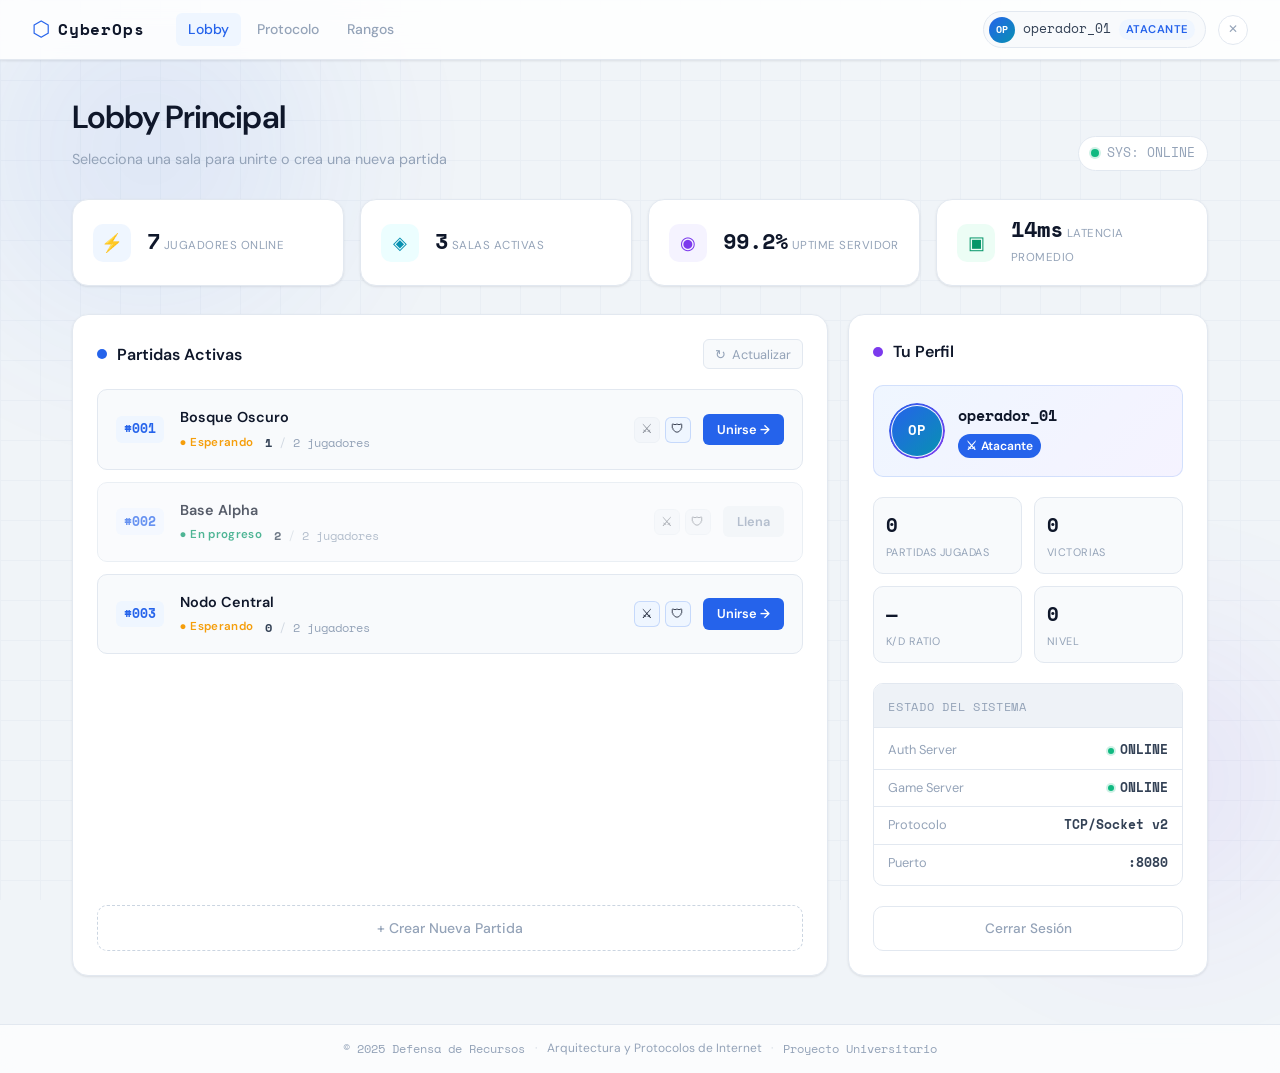
==== cliente_web_y_juego/servidor_http/static/lobby.html @ 56811c56 "feat: implementar servidor HTTP, frontend y clientes atacante/defensor" ====
<!DOCTYPE html>
<html lang="es">
<head>
    <meta charset="UTF-8">
    <meta name="viewport" content="width=device-width, initial-scale=1.0">
    <title>Lobby — CyberOps</title>
    <link rel="preconnect" href="https://fonts.googleapis.com">
    <link rel="preconnect" href="https://fonts.gstatic.com" crossorigin>
    <link href="https://fonts.googleapis.com/css2?family=Space+Mono:wght@400;700&family=DM+Sans:opsz,wght@9..40,300;9..40,400;9..40,500;9..40,600&display=swap" rel="stylesheet">
    <link rel="stylesheet" href="style.css">
</head>
<body class="lobby-page">

    <div class="bg-grid" aria-hidden="true"></div>
    <div class="bg-glow bg-glow--1" aria-hidden="true"></div>
    <div class="bg-glow bg-glow--2" aria-hidden="true"></div>

    <!-- NAVBAR -->
    <nav class="navbar">
        <div class="navbar__logo">
            <span class="logo-mark">⬡</span>
            <span class="logo-text">CyberOps</span>
        </div>
        <div class="navbar__links">
            <a href="#" class="nav-link nav-link--active">Lobby</a>
            <a href="#" class="nav-link">Protocolo</a>
            <a href="#" class="nav-link">Rangos</a>
        </div>
        <div class="navbar__user">
            <div class="user-pill">
                <span class="user-avatar">OP</span>
                <span class="user-name mono" id="nav-username">operador_01</span>
                <span class="user-role-tag" id="nav-role">Atacante</span>
            </div>
            <a href="index.html" class="btn-logout" title="Cerrar sesión">✕</a>
        </div>
    </nav>

    <!-- LOBBY MAIN -->
    <main class="lobby-main">

        <!-- Page header -->
        <div class="page-header">
            <div class="page-header__left">
                <h1 class="page-title">Lobby Principal</h1>
                <p class="page-subtitle">Selecciona una sala para unirte o crea una nueva partida</p>
            </div>
            <div class="page-header__right">
                <div class="sys-status">
                    <span class="status-dot status-dot--online"></span>
                    <span class="mono" style="font-size:0.8rem; color:var(--text-muted)">SYS: ONLINE</span>
                </div>
            </div>
        </div>

        <!-- Dashboard cards -->
        <div class="dashboard-grid">
            <div class="dash-card dash-card--blue">
                <div class="dash-card__icon">⚡</div>
                <div class="dash-card__info">
                    <span class="dash-card__value mono" id="dc-players">7</span>
                    <span class="dash-card__label">Jugadores online</span>
                </div>
            </div>
            <div class="dash-card dash-card--cyan">
                <div class="dash-card__icon">◈</div>
                <div class="dash-card__info">
                    <span class="dash-card__value mono" id="dc-rooms">3</span>
                    <span class="dash-card__label">Salas activas</span>
                </div>
            </div>
            <div class="dash-card dash-card--purple">
                <div class="dash-card__icon">◉</div>
                <div class="dash-card__info">
                    <span class="dash-card__value mono">99.2%</span>
                    <span class="dash-card__label">Uptime servidor</span>
                </div>
            </div>
            <div class="dash-card dash-card--green">
                <div class="dash-card__icon">▣</div>
                <div class="dash-card__info">
                    <span class="dash-card__value mono">14ms</span>
                    <span class="dash-card__label">Latencia promedio</span>
                </div>
            </div>
        </div>

        <!-- Two-column layout -->
        <div class="lobby-grid">

            <!-- LEFT: Partidas activas -->
            <div class="lobby-section">
                <div class="section-header">
                    <h2 class="section-title">
                        <span class="section-title__indicator"></span>
                        Partidas Activas
                    </h2>
                    <button class="btn-icon" onclick="refreshRooms()" title="Actualizar">
                        <span id="refresh-icon">↻</span>
                        <span>Actualizar</span>
                    </button>
                </div>

                <div class="rooms-list" id="roomsList">
                    <!-- Room 001 -->
                    <div class="room-card">
                        <div class="room-card__left">
                            <div class="room-id mono">#001</div>
                            <div class="room-details">
                                <span class="room-name">Bosque Oscuro</span>
                                <div class="room-meta">
                                    <span class="room-status room-status--waiting">● Esperando</span>
                                    <span class="room-players">
                                        <span class="room-players__filled">1</span>
                                        <span class="room-players__sep">/</span>
                                        <span class="room-players__total">2</span>
                                        jugadores
                                    </span>
                                </div>
                            </div>
                        </div>
                        <div class="room-card__right">
                            <div class="room-roles">
                                <span class="role-slot role-slot--taken" title="Atacante ocupado">⚔</span>
                                <span class="role-slot role-slot--open" title="Defensor libre">🛡</span>
                            </div>
                            <button class="btn-join" onclick="joinRoom('001')">
                                Unirse →
                            </button>
                        </div>
                    </div>

                    <!-- Room 002 -->
                    <div class="room-card room-card--full">
                        <div class="room-card__left">
                            <div class="room-id mono">#002</div>
                            <div class="room-details">
                                <span class="room-name">Base Alpha</span>
                                <div class="room-meta">
                                    <span class="room-status room-status--active">● En progreso</span>
                                    <span class="room-players">
                                        <span class="room-players__filled">2</span>
                                        <span class="room-players__sep">/</span>
                                        <span class="room-players__total">2</span>
                                        jugadores
                                    </span>
                                </div>
                            </div>
                        </div>
                        <div class="room-card__right">
                            <div class="room-roles">
                                <span class="role-slot role-slot--taken" title="Atacante ocupado">⚔</span>
                                <span class="role-slot role-slot--taken" title="Defensor ocupado">🛡</span>
                            </div>
                            <button class="btn-join btn-join--disabled" disabled>
                                Llena
                            </button>
                        </div>
                    </div>

                    <!-- Room 003 -->
                    <div class="room-card">
                        <div class="room-card__left">
                            <div class="room-id mono">#003</div>
                            <div class="room-details">
                                <span class="room-name">Nodo Central</span>
                                <div class="room-meta">
                                    <span class="room-status room-status--waiting">● Esperando</span>
                                    <span class="room-players">
                                        <span class="room-players__filled">0</span>
                                        <span class="room-players__sep">/</span>
                                        <span class="room-players__total">2</span>
                                        jugadores
                                    </span>
                                </div>
                            </div>
                        </div>
                        <div class="room-card__right">
                            <div class="room-roles">
                                <span class="role-slot role-slot--open" title="Atacante libre">⚔</span>
                                <span class="role-slot role-slot--open" title="Defensor libre">🛡</span>
                            </div>
                            <button class="btn-join" onclick="joinRoom('003')">
                                Unirse →
                            </button>
                        </div>
                    </div>

                    <div class="rooms-empty" id="roomsEmpty" style="display:none">
                        <span class="mono" style="color:var(--text-muted); font-size:0.85rem">
                            — No hay partidas activas. Crea una nueva. —
                        </span>
                    </div>
                </div>

                <button class="btn-create" onclick="createRoom()">
                    <span>+ Crear Nueva Partida</span>
                </button>
            </div>

            <!-- RIGHT: Perfil -->
            <div class="lobby-section">
                <div class="section-header">
                    <h2 class="section-title">
                        <span class="section-title__indicator section-title__indicator--purple"></span>
                        Tu Perfil
                    </h2>
                </div>

                <div class="profile-card">
                    <div class="profile-avatar">
                        <span id="profile-initials">OP</span>
                        <div class="profile-avatar__ring"></div>
                    </div>
                    <div class="profile-info">
                        <h3 class="profile-name mono" id="profile-username">operador_01</h3>
                        <div class="profile-role" id="profile-role-badge">
                            <span class="role-icon-sm">⚔</span>
                            <span>Atacante</span>
                        </div>
                    </div>
                </div>

                <div class="stats-grid">
                    <div class="stat-block">
                        <span class="stat-block__value mono">0</span>
                        <span class="stat-block__label">Partidas jugadas</span>
                    </div>
                    <div class="stat-block">
                        <span class="stat-block__value mono">0</span>
                        <span class="stat-block__label">Victorias</span>
                    </div>
                    <div class="stat-block">
                        <span class="stat-block__value mono">—</span>
                        <span class="stat-block__label">K/D Ratio</span>
                    </div>
                    <div class="stat-block">
                        <span class="stat-block__value mono">0</span>
                        <span class="stat-block__label">Nivel</span>
                    </div>
                </div>

                <!-- Server info -->
                <div class="server-panel">
                    <div class="server-panel__header">
                        <span class="server-panel__title mono">Estado del Sistema</span>
                    </div>
                    <div class="server-info-list">
                        <div class="server-info-row">
                            <span class="server-info-row__label">Auth Server</span>
                            <span class="server-info-row__value">
                                <span class="status-dot status-dot--online" style="width:6px;height:6px"></span>
                                <span class="mono">ONLINE</span>
                            </span>
                        </div>
                        <div class="server-info-row">
                            <span class="server-info-row__label">Game Server</span>
                            <span class="server-info-row__value">
                                <span class="status-dot status-dot--online" style="width:6px;height:6px"></span>
                                <span class="mono">ONLINE</span>
                            </span>
                        </div>
                        <div class="server-info-row">
                            <span class="server-info-row__label">Protocolo</span>
                            <span class="server-info-row__value mono">TCP/Socket v2</span>
                        </div>
                        <div class="server-info-row">
                            <span class="server-info-row__label">Puerto</span>
                            <span class="server-info-row__value mono">:8080</span>
                        </div>
                    </div>
                </div>

                <a href="index.html" class="btn-logout-full">
                    Cerrar Sesión
                </a>
            </div>

        </div>
    </main>

    <!-- FOOTER -->
    <footer class="footer">
        <span class="mono footer-copy">© 2025 Defensa de Recursos</span>
        <span class="footer-sep">·</span>
        <span>Arquitectura y Protocolos de Internet</span>
        <span class="footer-sep">·</span>
        <span class="mono">Proyecto Universitario</span>
    </footer>

    <!-- Join modal -->
    <div class="modal-overlay" id="joinModal" style="display:none" onclick="closeModal()">
        <div class="modal-card" onclick="event.stopPropagation()">
            <div class="modal-card__header">
                <h3 class="modal-title">Confirmar Ingreso</h3>
                <button class="modal-close" onclick="closeModal()">✕</button>
            </div>
            <p class="modal-body">
                Estás a punto de unirte a la <strong id="modal-room-name">Sala #001</strong>.<br>
                Tu rol asignado: <strong id="modal-role">Defensor</strong>.
            </p>
            <div class="modal-actions">
                <button class="btn-ghost" onclick="closeModal()">Cancelar</button>
                <button class="btn-primary modal-confirm" onclick="confirmJoin()">Confirmar →</button>
            </div>
        </div>
    </div>

    <script>
        const storedUser = sessionStorage.getItem('co_username') || 'operador_01';
        const storedRole = sessionStorage.getItem('co_role') || 'atacante';

        const roleLabel = storedRole === 'defensor' ? 'Defensor' : 'Atacante';
        const roleIcon = storedRole === 'defensor' ? '🛡' : '⚔';
        const initials = storedUser.substring(0, 2).toUpperCase();

        let pendingRoom = null;

        document.getElementById('nav-username').textContent = storedUser;
        document.getElementById('nav-role').textContent = roleLabel;
        document.getElementById('profile-username').textContent = storedUser;
        document.getElementById('profile-initials').textContent = initials;
        document.getElementById('profile-role-badge').innerHTML = `<span class="role-icon-sm">${roleIcon}</span><span>${roleLabel}</span>`;
        if (storedRole === 'defensor') document.getElementById('nav-role').classList.add('user-role-tag--def');

        function roomStatusLabel(status) {
            if (status === 'in_progress') {
                return '<span class="room-status room-status--active">● En progreso</span>';
            }
            return '<span class="room-status room-status--waiting">● Esperando</span>';
        }

        function roleSlotHtml(role, state) {
            const icon = role === 'atacante' ? '⚔' : '🛡';
            const css = state === 'taken' ? 'role-slot role-slot--taken' : 'role-slot role-slot--open';
            const title = state === 'taken' ? `${role} ocupado` : `${role} libre`;
            return `<span class="${css}" title="${title}">${icon}</span>`;
        }

        function renderRooms(rooms) {
            const container = document.getElementById('roomsList');
            const empty = document.getElementById('roomsEmpty');

            if (!rooms.length) {
                container.innerHTML = '';
                empty.style.display = 'block';
                return;
            }

            empty.style.display = 'none';
            container.innerHTML = rooms.map(room => {
                const full = room.players_connected >= room.max_players;
                const statusClass = full ? 'room-card room-card--full' : 'room-card';
                const disabled = full || room.status === 'in_progress';
                const btnClass = disabled ? 'btn-join btn-join--disabled' : 'btn-join';
                const btnLabel = disabled ? (room.status === 'in_progress' ? 'En juego' : 'Llena') : 'Unirse →';
                const roomName = room.name || `Sala #${room.id}`;

                return `
                    <div class="${statusClass}">
                        <div class="room-card__left">
                            <div class="room-id mono">#${room.id}</div>
                            <div class="room-details">
                                <span class="room-name">${roomName}</span>
                                <div class="room-meta">
                                    ${roomStatusLabel(room.status)}
                                    <span class="room-players">
                                        <span class="room-players__filled">${room.players_connected}</span>
                                        <span class="room-players__sep">/</span>
                                        <span class="room-players__total">${room.max_players}</span>
                                        jugadores
                                    </span>
                                </div>
                            </div>
                        </div>
                        <div class="room-card__right">
                            <div class="room-roles">
                                ${roleSlotHtml('atacante', room.roles.atacante)}
                                ${roleSlotHtml('defensor', room.roles.defensor)}
                            </div>
                            <button class="${btnClass}" ${disabled ? 'disabled' : `onclick="joinRoom('${room.id}')"`}>
                                ${btnLabel}
                            </button>
                        </div>
                    </div>
                `;
            }).join('');

            document.getElementById('dc-rooms').textContent = String(rooms.length);
            const totalPlayers = rooms.reduce((sum, room) => sum + room.players_connected, 0);
            document.getElementById('dc-players').textContent = String(totalPlayers);
        }

        async function refreshRooms() {
            const icon = document.getElementById('refresh-icon');
            icon.style.animation = 'spin 0.6s linear';

            try {
                const response = await fetch('/api/rooms');
                const payload = await response.json();
                if (!response.ok || !Array.isArray(payload.rooms)) {
                    throw new Error('Respuesta invalida de /api/rooms');
                }
                renderRooms(payload.rooms);
            } catch (error) {
                console.error(error);
                alert('No se pudieron cargar las salas. Verifica que el servidor HTTP esté activo.');
            } finally {
                setTimeout(() => { icon.style.animation = ''; }, 600);
            }
        }

        async function createRoom() {
            const btn = document.querySelector('.btn-create');
            const original = btn.textContent;
            btn.textContent = 'Creando sala...';
            btn.disabled = true;

            try {
                const body = new URLSearchParams({ name: `Sala de ${storedUser}` });
                const response = await fetch('/api/create-room', {
                    method: 'POST',
                    headers: { 'Content-Type': 'application/x-www-form-urlencoded' },
                    body: body.toString()
                });
                const payload = await response.json();
                if (!response.ok || !payload.ok) {
                    throw new Error(payload.error || `Error HTTP ${response.status}`);
                }
                await refreshRooms();
            } catch (error) {
                alert(error.message || 'No se pudo crear la sala.');
            } finally {
                btn.textContent = original;
                btn.disabled = false;
            }
        }

        function joinRoom(id) {
            pendingRoom = id;
            document.getElementById('modal-room-name').textContent = 'Sala #' + id;
            document.getElementById('modal-role').textContent = roleLabel;
            document.getElementById('joinModal').style.display = 'flex';
        }

        function closeModal() {
            document.getElementById('joinModal').style.display = 'none';
            pendingRoom = null;
        }

        async function confirmJoin() {
            if (!pendingRoom) {
                closeModal();
                return;
            }

            try {
                const body = new URLSearchParams({
                    room_id: pendingRoom,
                    username: storedUser,
                    role: storedRole
                });

                const response = await fetch('/api/join-room', {
                    method: 'POST',
                    headers: { 'Content-Type': 'application/x-www-form-urlencoded' },
                    body: body.toString()
                });

                const payload = await response.json();
                if (!response.ok || !payload.ok) {
                    throw new Error(payload.error || `Error HTTP ${response.status}`);
                }

                closeModal();
                await refreshRooms();
                alert(`Te uniste a la sala #${payload.room.id}. Ahora puedes abrir tu cliente desktop.`);
            } catch (error) {
                alert(error.message || 'No fue posible unirse a la sala.');
            }
        }

        document.addEventListener('keydown', (e) => {
            if (e.key === 'Escape') closeModal();
        });

        refreshRooms();
    </script>
</body>
</html>
---- cliente_web_y_juego/servidor_http/static/style.css ----
/* =============================================
   CyberOps — Design System
   Light theme · Professional gaming UI
   ============================================= */

/* --- Variables --- */
:root {
    --bg-base:        #F0F4F8;
    --bg-surface:     #FFFFFF;
    --bg-surface-2:   #F8FAFC;
    --bg-muted:       #EEF2F7;

    --accent-blue:    #2563EB;
    --accent-cyan:    #0891B2;
    --accent-purple:  #7C3AED;
    --accent-green:   #059669;

    --accent-blue-light:   #EFF6FF;
    --accent-cyan-light:   #ECFEFF;
    --accent-purple-light: #F5F3FF;
    --accent-green-light:  #ECFDF5;

    --text-primary:   #0F172A;
    --text-secondary: #334155;
    --text-muted:     #94A3B8;

    --border:         #E2E8F0;
    --border-strong:  #CBD5E1;

    --shadow-sm:  0 1px 3px rgba(15,23,42,0.06), 0 1px 2px rgba(15,23,42,0.04);
    --shadow-md:  0 4px 12px rgba(15,23,42,0.08), 0 2px 4px rgba(15,23,42,0.04);
    --shadow-lg:  0 12px 32px rgba(15,23,42,0.10), 0 4px 8px rgba(15,23,42,0.06);
    --shadow-xl:  0 24px 48px rgba(15,23,42,0.12), 0 8px 16px rgba(15,23,42,0.06);

    --radius-sm:  6px;
    --radius-md:  10px;
    --radius-lg:  16px;
    --radius-xl:  24px;
}

/* --- Reset & Base --- */
*, *::before, *::after { box-sizing: border-box; margin: 0; padding: 0; }

html { scroll-behavior: smooth; }

body {
    font-family: 'DM Sans', sans-serif;
    background-color: var(--bg-base);
    color: var(--text-primary);
    min-height: 100vh;
    display: flex;
    flex-direction: column;
    position: relative;
    overflow-x: hidden;
    font-size: 15px;
    line-height: 1.6;
}

.mono { font-family: 'Space Mono', monospace; }

/* --- Background effects --- */
.bg-grid {
    position: fixed;
    inset: 0;
    pointer-events: none;
    z-index: 0;
    background-image:
        linear-gradient(var(--border) 1px, transparent 1px),
        linear-gradient(90deg, var(--border) 1px, transparent 1px);
    background-size: 40px 40px;
    opacity: 0.5;
}

.bg-glow {
    position: fixed;
    pointer-events: none;
    z-index: 0;
    border-radius: 50%;
    filter: blur(80px);
    opacity: 0.12;
}

.bg-glow--1 {
    width: 500px; height: 500px;
    background: radial-gradient(circle, #2563EB, transparent 70%);
    top: -100px; left: -100px;
}

.bg-glow--2 {
    width: 400px; height: 400px;
    background: radial-gradient(circle, #7C3AED, transparent 70%);
    bottom: -80px; right: -80px;
}

/* --- Navbar --- */
.navbar {
    position: sticky;
    top: 0;
    z-index: 100;
    display: flex;
    align-items: center;
    gap: 2rem;
    padding: 0 2rem;
    height: 60px;
    background: rgba(255,255,255,0.85);
    backdrop-filter: blur(12px);
    border-bottom: 1px solid var(--border);
    box-shadow: var(--shadow-sm);
}

.navbar__logo {
    display: flex;
    align-items: center;
    gap: 0.5rem;
    text-decoration: none;
    flex-shrink: 0;
}

.logo-mark {
    color: var(--accent-blue);
    font-size: 1.3rem;
    line-height: 1;
}

.logo-text {
    font-family: 'Space Mono', monospace;
    font-weight: 700;
    font-size: 1rem;
    letter-spacing: 0.05em;
    color: var(--text-primary);
}

.navbar__links {
    display: flex;
    align-items: center;
    gap: 0.25rem;
    flex: 1;
}

.nav-link {
    text-decoration: none;
    color: var(--text-muted);
    font-size: 0.875rem;
    font-weight: 500;
    padding: 0.35rem 0.75rem;
    border-radius: var(--radius-sm);
    transition: color 0.15s, background 0.15s;
}
.nav-link:hover { color: var(--text-primary); background: var(--bg-muted); }
.nav-link--active { color: var(--accent-blue); background: var(--accent-blue-light); }

.navbar__status {
    display: flex;
    align-items: center;
    gap: 0.4rem;
    margin-left: auto;
}

.status-label {
    font-size: 0.8rem;
    color: var(--text-muted);
    font-weight: 500;
}

.status-dot {
    width: 8px; height: 8px;
    border-radius: 50%;
    flex-shrink: 0;
}
.status-dot--online {
    background: #10B981;
    box-shadow: 0 0 0 2px rgba(16,185,129,0.2);
    animation: pulse-dot 2s infinite;
}

@keyframes pulse-dot {
    0%, 100% { box-shadow: 0 0 0 2px rgba(16,185,129,0.2); }
    50%       { box-shadow: 0 0 0 4px rgba(16,185,129,0.1); }
}

/* --- Navbar user (lobby) --- */
.navbar__user {
    display: flex;
    align-items: center;
    gap: 0.75rem;
    margin-left: auto;
}

.user-pill {
    display: flex;
    align-items: center;
    gap: 0.5rem;
    padding: 0.3rem 0.6rem 0.3rem 0.35rem;
    background: var(--bg-surface-2);
    border: 1px solid var(--border);
    border-radius: 999px;
}

.user-avatar {
    width: 26px; height: 26px;
    background: linear-gradient(135deg, var(--accent-blue), var(--accent-cyan));
    border-radius: 50%;
    display: flex;
    align-items: center;
    justify-content: center;
    font-size: 0.65rem;
    font-family: 'Space Mono', monospace;
    font-weight: 700;
    color: white;
    flex-shrink: 0;
}

.user-name {
    font-size: 0.8rem;
    color: var(--text-secondary);
    font-weight: 400;
}

.user-role-tag {
    font-size: 0.7rem;
    font-weight: 600;
    padding: 0.1rem 0.4rem;
    border-radius: 999px;
    background: var(--accent-blue-light);
    color: var(--accent-blue);
    text-transform: uppercase;
    letter-spacing: 0.05em;
}
.user-role-tag--def {
    background: var(--accent-purple-light);
    color: var(--accent-purple);
}

.btn-logout {
    display: flex;
    align-items: center;
    justify-content: center;
    width: 30px; height: 30px;
    border-radius: 50%;
    border: 1px solid var(--border);
    background: var(--bg-surface);
    color: var(--text-muted);
    text-decoration: none;
    font-size: 0.75rem;
    transition: all 0.15s;
    cursor: pointer;
}
.btn-logout:hover {
    background: #FEF2F2;
    border-color: #FCA5A5;
    color: #EF4444;
}

/* ============================================
   LOGIN PAGE
   ============================================ */

.main-layout {
    flex: 1;
    display: grid;
    grid-template-columns: 1fr 1fr;
    min-height: calc(100vh - 60px - 48px);
    position: relative;
    z-index: 1;
}

/* Hero left panel */
.hero-panel {
    display: flex;
    align-items: center;
    justify-content: center;
    padding: 4rem 3rem 4rem 4rem;
}

.hero-content {
    max-width: 480px;
    animation: slideUp 0.6s ease both;
}

.hero-badge {
    display: inline-flex;
    align-items: center;
    gap: 0.5rem;
    font-size: 0.72rem;
    font-weight: 600;
    letter-spacing: 0.08em;
    text-transform: uppercase;
    color: var(--accent-blue);
    background: var(--accent-blue-light);
    border: 1px solid rgba(37,99,235,0.15);
    padding: 0.3rem 0.7rem;
    border-radius: 999px;
    margin-bottom: 1.5rem;
}

.badge-sep { opacity: 0.4; }

.hero-title {
    font-size: clamp(2.8rem, 5vw, 4rem);
    font-weight: 600;
    line-height: 1.08;
    letter-spacing: -0.03em;
    color: var(--text-primary);
    margin-bottom: 1.25rem;
}

.hero-title em {
    font-style: normal;
    background: linear-gradient(135deg, var(--accent-blue) 0%, var(--accent-cyan) 100%);
    -webkit-background-clip: text;
    -webkit-text-fill-color: transparent;
    background-clip: text;
}

.hero-subtitle {
    font-size: 1rem;
    color: var(--text-muted);
    line-height: 1.7;
    margin-bottom: 2.5rem;
}

/* Stats row */
.hero-stats {
    display: flex;
    align-items: center;
    gap: 1.5rem;
    padding: 1.25rem 1.5rem;
    background: var(--bg-surface);
    border: 1px solid var(--border);
    border-radius: var(--radius-lg);
    box-shadow: var(--shadow-sm);
    margin-bottom: 2rem;
}

.stat-item {
    display: flex;
    flex-direction: column;
    gap: 0.15rem;
}

.stat-value {
    font-size: 1.4rem;
    font-weight: 700;
    color: var(--text-primary);
    line-height: 1;
}

.stat-label {
    font-size: 0.72rem;
    color: var(--text-muted);
    text-transform: uppercase;
    letter-spacing: 0.05em;
}

.stat-divider {
    width: 1px;
    height: 36px;
    background: var(--border);
    flex-shrink: 0;
}

/* Network art */
.network-art {
    opacity: 0.85;
    animation: fadeIn 1s ease 0.4s both;
}

.network-art svg { width: 100%; max-width: 380px; }

.pulse-ring {
    animation: pulseRing 2.5s ease-in-out infinite;
    transform-origin: 210px 40px;
}

@keyframes pulseRing {
    0%   { r: 14; opacity: 0.25; }
    50%  { r: 24; opacity: 0.08; }
    100% { r: 14; opacity: 0.25; }
}

/* Login right panel */
.login-panel {
    display: flex;
    align-items: center;
    justify-content: center;
    padding: 4rem 4rem 4rem 3rem;
    position: relative;
}

.login-card {
    width: 100%;
    max-width: 420px;
    background: var(--bg-surface);
    border: 1px solid var(--border);
    border-radius: var(--radius-xl);
    padding: 2.5rem;
    box-shadow: var(--shadow-xl);
    position: relative;
    animation: slideUp 0.6s ease 0.15s both;
}

.login-card__header { margin-bottom: 2rem; }

.login-title {
    font-size: 1.5rem;
    font-weight: 600;
    letter-spacing: -0.02em;
    color: var(--text-primary);
    margin-bottom: 0.35rem;
}

.login-subtitle {
    font-size: 0.875rem;
    color: var(--text-muted);
}

/* Form */
.login-form { display: flex; flex-direction: column; gap: 1.5rem; }

.form-group { display: flex; flex-direction: column; gap: 0.5rem; }

.form-label {
    display: flex;
    align-items: center;
    gap: 0.5rem;
    font-size: 0.82rem;
    font-weight: 600;
    color: var(--text-secondary);
    text-transform: uppercase;
    letter-spacing: 0.05em;
}

.label-num {
    font-size: 0.7rem;
    color: var(--accent-blue);
    opacity: 0.7;
}

.input-wrapper {
    display: flex;
    align-items: center;
    border: 1.5px solid var(--border);
    border-radius: var(--radius-md);
    background: var(--bg-surface-2);
    transition: border-color 0.15s, box-shadow 0.15s;
    overflow: hidden;
}

.input-wrapper:focus-within {
    border-color: var(--accent-blue);
    box-shadow: 0 0 0 3px rgba(37,99,235,0.08);
    background: var(--bg-surface);
}

.input-prefix {
    padding: 0 0.75rem;
    font-family: 'Space Mono', monospace;
    font-size: 0.9rem;
    color: var(--text-muted);
    background: var(--bg-muted);
    border-right: 1.5px solid var(--border);
    align-self: stretch;
    display: flex;
    align-items: center;
    flex-shrink: 0;
}

.form-input {
    flex: 1;
    padding: 0.7rem 0.9rem;
    border: none;
    background: transparent;
    color: var(--text-primary);
    font-family: 'Space Mono', monospace;
    font-size: 0.875rem;
    outline: none;
}

.form-input::placeholder { color: var(--text-muted); }

.form-input.input-error { color: #EF4444; }
.input-wrapper:has(.input-error) {
    border-color: #EF4444;
    box-shadow: 0 0 0 3px rgba(239,68,68,0.08);
}

/* Role selector */
.role-selector {
    display: grid;
    grid-template-columns: 1fr 1fr;
    gap: 0.75rem;
}

.role-btn {
    display: flex;
    flex-direction: column;
    align-items: center;
    gap: 0.25rem;
    padding: 1rem 0.75rem;
    border: 1.5px solid var(--border);
    border-radius: var(--radius-md);
    background: var(--bg-surface-2);
    cursor: pointer;
    transition: all 0.15s;
    color: var(--text-secondary);
}

.role-btn:hover {
    border-color: var(--accent-blue);
    background: var(--accent-blue-light);
}

.role-btn--active {
    border-color: var(--accent-blue);
    background: var(--accent-blue-light);
    color: var(--accent-blue);
    box-shadow: 0 0 0 3px rgba(37,99,235,0.08);
}

.role-icon { font-size: 1.3rem; line-height: 1; }
.role-name { font-size: 0.875rem; font-weight: 600; }
.role-desc { font-size: 0.72rem; color: var(--text-muted); }
.role-btn--active .role-desc { color: rgba(37,99,235,0.7); }

/* Buttons */
.btn-primary {
    display: flex;
    align-items: center;
    justify-content: center;
    gap: 0.75rem;
    width: 100%;
    padding: 0.85rem 1.5rem;
    background: linear-gradient(135deg, var(--accent-blue) 0%, #1D4ED8 100%);
    color: white;
    border: none;
    border-radius: var(--radius-md);
    font-family: 'DM Sans', sans-serif;
    font-size: 0.95rem;
    font-weight: 600;
    cursor: pointer;
    transition: all 0.2s;
    box-shadow: 0 4px 12px rgba(37,99,235,0.25), 0 1px 3px rgba(37,99,235,0.15);
}

.btn-primary:hover {
    transform: translateY(-1px);
    box-shadow: 0 8px 20px rgba(37,99,235,0.3), 0 2px 6px rgba(37,99,235,0.15);
}

.btn-primary:active { transform: translateY(0); }

.btn-primary.btn--loading {
    opacity: 0.85;
    pointer-events: none;
}

.btn-arrow {
    font-size: 1rem;
    transition: transform 0.2s;
}

.btn-primary:hover .btn-arrow { transform: translateX(3px); }

.login-note {
    text-align: center;
    font-size: 0.72rem;
    color: var(--text-muted);
    letter-spacing: 0.03em;
}

/* Card corner decorations */
.card-corner {
    position: absolute;
    width: 16px; height: 16px;
    border-color: var(--accent-blue);
    border-style: solid;
    opacity: 0.4;
}
.card-corner--tl {
    top: 12px; left: 12px;
    border-width: 2px 0 0 2px;
    border-radius: 3px 0 0 0;
}
.card-corner--br {
    bottom: 12px; right: 12px;
    border-width: 0 2px 2px 0;
    border-radius: 0 0 3px 0;
}

/* ============================================
   LOBBY PAGE
   ============================================ */

.lobby-main {
    flex: 1;
    max-width: 1200px;
    width: 100%;
    margin: 0 auto;
    padding: 2rem 2rem 3rem;
    position: relative;
    z-index: 1;
}

.page-header {
    display: flex;
    align-items: flex-end;
    justify-content: space-between;
    margin-bottom: 1.75rem;
    animation: slideUp 0.5s ease both;
}

.page-title {
    font-size: 2rem;
    font-weight: 600;
    letter-spacing: -0.03em;
    color: var(--text-primary);
    margin-bottom: 0.3rem;
}

.page-subtitle {
    font-size: 0.9rem;
    color: var(--text-muted);
}

.sys-status {
    display: flex;
    align-items: center;
    gap: 0.5rem;
    padding: 0.4rem 0.75rem;
    border: 1px solid var(--border);
    border-radius: 999px;
    background: var(--bg-surface);
}

/* Dashboard cards */
.dashboard-grid {
    display: grid;
    grid-template-columns: repeat(4, 1fr);
    gap: 1rem;
    margin-bottom: 1.75rem;
    animation: slideUp 0.5s ease 0.1s both;
}

.dash-card {
    display: flex;
    align-items: center;
    gap: 1rem;
    padding: 1.1rem 1.25rem;
    background: var(--bg-surface);
    border: 1px solid var(--border);
    border-radius: var(--radius-lg);
    box-shadow: var(--shadow-sm);
    transition: transform 0.15s, box-shadow 0.15s;
}

.dash-card:hover {
    transform: translateY(-2px);
    box-shadow: var(--shadow-md);
}

.dash-card__icon {
    font-size: 1.1rem;
    width: 38px; height: 38px;
    display: flex;
    align-items: center;
    justify-content: center;
    border-radius: var(--radius-md);
    flex-shrink: 0;
}

.dash-card--blue .dash-card__icon  { background: var(--accent-blue-light);   color: var(--accent-blue);   }
.dash-card--cyan .dash-card__icon  { background: var(--accent-cyan-light);    color: var(--accent-cyan);   }
.dash-card--purple .dash-card__icon{ background: var(--accent-purple-light);  color: var(--accent-purple); }
.dash-card--green .dash-card__icon { background: var(--accent-green-light);   color: var(--accent-green);  }

.dash-card__value {
    font-size: 1.4rem;
    font-weight: 700;
    line-height: 1;
    color: var(--text-primary);
}

.dash-card__label {
    font-size: 0.72rem;
    color: var(--text-muted);
    text-transform: uppercase;
    letter-spacing: 0.04em;
    margin-top: 0.15rem;
}

/* Lobby two-column grid */
.lobby-grid {
    display: grid;
    grid-template-columns: 1fr 360px;
    gap: 1.25rem;
    animation: slideUp 0.5s ease 0.2s both;
}

.lobby-section {
    background: var(--bg-surface);
    border: 1px solid var(--border);
    border-radius: var(--radius-lg);
    padding: 1.5rem;
    box-shadow: var(--shadow-sm);
    display: flex;
    flex-direction: column;
    gap: 1.25rem;
}

.section-header {
    display: flex;
    align-items: center;
    justify-content: space-between;
}

.section-title {
    display: flex;
    align-items: center;
    gap: 0.6rem;
    font-size: 1rem;
    font-weight: 600;
    color: var(--text-primary);
}

.section-title__indicator {
    width: 10px; height: 10px;
    border-radius: 50%;
    background: var(--accent-blue);
    flex-shrink: 0;
}
.section-title__indicator--purple { background: var(--accent-purple); }

.btn-icon {
    display: flex;
    align-items: center;
    gap: 0.35rem;
    padding: 0.35rem 0.7rem;
    border: 1px solid var(--border);
    border-radius: var(--radius-sm);
    background: var(--bg-surface-2);
    color: var(--text-muted);
    font-size: 0.8rem;
    font-family: 'DM Sans', sans-serif;
    cursor: pointer;
    transition: all 0.15s;
}
.btn-icon:hover {
    border-color: var(--accent-blue);
    color: var(--accent-blue);
    background: var(--accent-blue-light);
}

/* Rooms list */
.rooms-list { display: flex; flex-direction: column; gap: 0.75rem; }

.room-card {
    display: flex;
    align-items: center;
    justify-content: space-between;
    padding: 1rem 1.1rem;
    border: 1.5px solid var(--border);
    border-radius: var(--radius-md);
    background: var(--bg-surface-2);
    transition: all 0.15s;
}

.room-card:hover:not(.room-card--full) {
    border-color: var(--accent-blue);
    background: var(--accent-blue-light);
    box-shadow: var(--shadow-sm);
}

.room-card--full { opacity: 0.7; }

.room-card__left {
    display: flex;
    align-items: center;
    gap: 1rem;
}

.room-id {
    font-size: 0.8rem;
    font-weight: 700;
    color: var(--accent-blue);
    background: var(--accent-blue-light);
    padding: 0.2rem 0.5rem;
    border-radius: var(--radius-sm);
    flex-shrink: 0;
}

.room-name {
    font-size: 0.9rem;
    font-weight: 600;
    color: var(--text-primary);
    display: block;
    margin-bottom: 0.25rem;
}

.room-meta {
    display: flex;
    align-items: center;
    gap: 0.75rem;
}

.room-status {
    font-size: 0.72rem;
    font-weight: 600;
    letter-spacing: 0.03em;
}
.room-status--waiting { color: #F59E0B; }
.room-status--active  { color: var(--accent-green); }

.room-players {
    font-size: 0.75rem;
    color: var(--text-muted);
    font-family: 'Space Mono', monospace;
}
.room-players__filled { color: var(--text-secondary); font-weight: 700; }
.room-players__sep { opacity: 0.4; }

.room-card__right {
    display: flex;
    align-items: center;
    gap: 0.75rem;
    flex-shrink: 0;
}

.room-roles {
    display: flex;
    gap: 0.3rem;
}

.role-slot {
    width: 26px; height: 26px;
    display: flex;
    align-items: center;
    justify-content: center;
    font-size: 0.8rem;
    border-radius: var(--radius-sm);
    border: 1px solid var(--border);
}
.role-slot--taken { background: var(--bg-muted); opacity: 0.5; }
.role-slot--open  { background: var(--accent-blue-light); border-color: rgba(37,99,235,0.2); }

.btn-join {
    padding: 0.45rem 0.9rem;
    background: var(--accent-blue);
    color: white;
    border: none;
    border-radius: var(--radius-sm);
    font-family: 'DM Sans', sans-serif;
    font-size: 0.8rem;
    font-weight: 600;
    cursor: pointer;
    transition: all 0.15s;
    white-space: nowrap;
}
.btn-join:hover {
    background: #1D4ED8;
    transform: translateY(-1px);
    box-shadow: 0 4px 10px rgba(37,99,235,0.2);
}

.btn-join--disabled, .btn-join:disabled {
    background: var(--bg-muted);
    color: var(--text-muted);
    cursor: not-allowed;
    transform: none;
    box-shadow: none;
}

.btn-create {
    width: 100%;
    padding: 0.8rem;
    border: 1.5px dashed var(--border-strong);
    border-radius: var(--radius-md);
    background: transparent;
    color: var(--text-muted);
    font-family: 'DM Sans', sans-serif;
    font-size: 0.875rem;
    font-weight: 500;
    cursor: pointer;
    transition: all 0.15s;
    margin-top: auto;
}
.btn-create:hover {
    border-color: var(--accent-blue);
    color: var(--accent-blue);
    background: var(--accent-blue-light);
}

/* Profile card */
.profile-card {
    display: flex;
    align-items: center;
    gap: 1rem;
    padding: 1.1rem;
    background: linear-gradient(135deg, var(--accent-blue-light) 0%, var(--accent-purple-light) 100%);
    border: 1px solid rgba(37,99,235,0.15);
    border-radius: var(--radius-md);
}

.profile-avatar {
    position: relative;
    width: 50px; height: 50px;
    flex-shrink: 0;
}

.profile-avatar span {
    width: 50px; height: 50px;
    display: flex;
    align-items: center;
    justify-content: center;
    background: linear-gradient(135deg, var(--accent-blue), var(--accent-cyan));
    border-radius: 50%;
    font-family: 'Space Mono', monospace;
    font-size: 0.85rem;
    font-weight: 700;
    color: white;
    position: relative;
    z-index: 1;
}

.profile-avatar__ring {
    position: absolute;
    inset: -3px;
    border-radius: 50%;
    border: 2px solid transparent;
    background: linear-gradient(135deg, var(--accent-blue), var(--accent-purple)) border-box;
    -webkit-mask: linear-gradient(#fff 0 0) padding-box, linear-gradient(#fff 0 0);
    -webkit-mask-composite: destination-out;
    mask-composite: exclude;
}

.profile-name {
    font-size: 0.95rem;
    font-weight: 700;
    color: var(--text-primary);
    margin-bottom: 0.3rem;
}

.profile-role {
    display: inline-flex;
    align-items: center;
    gap: 0.3rem;
    font-size: 0.75rem;
    font-weight: 600;
    padding: 0.15rem 0.5rem;
    background: var(--accent-blue);
    color: white;
    border-radius: 999px;
}

.role-icon-sm { font-size: 0.75rem; }

/* Stats grid */
.stats-grid {
    display: grid;
    grid-template-columns: 1fr 1fr;
    gap: 0.75rem;
}

.stat-block {
    display: flex;
    flex-direction: column;
    gap: 0.2rem;
    padding: 0.75rem;
    background: var(--bg-surface-2);
    border: 1px solid var(--border);
    border-radius: var(--radius-md);
}

.stat-block__value {
    font-size: 1.2rem;
    font-weight: 700;
    color: var(--text-primary);
}

.stat-block__label {
    font-size: 0.68rem;
    color: var(--text-muted);
    text-transform: uppercase;
    letter-spacing: 0.04em;
}

/* Server panel */
.server-panel {
    border: 1px solid var(--border);
    border-radius: var(--radius-md);
    overflow: hidden;
}

.server-panel__header {
    padding: 0.6rem 0.9rem;
    background: var(--bg-muted);
    border-bottom: 1px solid var(--border);
}

.server-panel__title {
    font-size: 0.72rem;
    color: var(--text-muted);
    text-transform: uppercase;
    letter-spacing: 0.06em;
}

.server-info-list { padding: 0.25rem 0; }

.server-info-row {
    display: flex;
    align-items: center;
    justify-content: space-between;
    padding: 0.5rem 0.9rem;
}

.server-info-row + .server-info-row {
    border-top: 1px solid var(--border);
}

.server-info-row__label {
    font-size: 0.8rem;
    color: var(--text-muted);
}

.server-info-row__value {
    display: flex;
    align-items: center;
    gap: 0.35rem;
    font-size: 0.8rem;
    font-weight: 600;
    color: var(--text-secondary);
}

.btn-logout-full {
    display: block;
    text-align: center;
    padding: 0.65rem;
    border: 1px solid var(--border);
    border-radius: var(--radius-md);
    color: var(--text-muted);
    text-decoration: none;
    font-size: 0.85rem;
    font-weight: 500;
    transition: all 0.15s;
    margin-top: auto;
}

.btn-logout-full:hover {
    background: #FEF2F2;
    border-color: #FCA5A5;
    color: #EF4444;
}

/* ============================================
   MODAL
   ============================================ */

.modal-overlay {
    position: fixed;
    inset: 0;
    background: rgba(15,23,42,0.4);
    backdrop-filter: blur(4px);
    z-index: 200;
    display: flex;
    align-items: center;
    justify-content: center;
    animation: fadeIn 0.2s ease;
}

.modal-card {
    background: var(--bg-surface);
    border: 1px solid var(--border);
    border-radius: var(--radius-xl);
    padding: 2rem;
    width: 90%;
    max-width: 400px;
    box-shadow: var(--shadow-xl);
    animation: slideUp 0.25s ease;
}

.modal-card__header {
    display: flex;
    align-items: center;
    justify-content: space-between;
    margin-bottom: 1rem;
}

.modal-title {
    font-size: 1.1rem;
    font-weight: 600;
    color: var(--text-primary);
}

.modal-close {
    width: 28px; height: 28px;
    border: 1px solid var(--border);
    border-radius: 50%;
    background: var(--bg-surface-2);
    color: var(--text-muted);
    cursor: pointer;
    font-size: 0.7rem;
    display: flex;
    align-items: center;
    justify-content: center;
    transition: all 0.15s;
}
.modal-close:hover { background: #FEF2F2; color: #EF4444; border-color: #FCA5A5; }

.modal-body {
    font-size: 0.9rem;
    color: var(--text-secondary);
    line-height: 1.65;
    margin-bottom: 1.5rem;
}

.modal-actions {
    display: flex;
    gap: 0.75rem;
    justify-content: flex-end;
}

.btn-ghost {
    padding: 0.6rem 1.1rem;
    border: 1px solid var(--border);
    border-radius: var(--radius-sm);
    background: transparent;
    color: var(--text-muted);
    font-family: 'DM Sans', sans-serif;
    font-size: 0.875rem;
    cursor: pointer;
    transition: all 0.15s;
}
.btn-ghost:hover { background: var(--bg-muted); color: var(--text-secondary); }

.modal-confirm {
    width: auto;
    padding: 0.6rem 1.25rem;
}

/* ============================================
   FOOTER
   ============================================ */

.footer {
    position: relative;
    z-index: 1;
    display: flex;
    align-items: center;
    justify-content: center;
    gap: 0.6rem;
    padding: 0.9rem 2rem;
    border-top: 1px solid var(--border);
    background: rgba(255,255,255,0.7);
    backdrop-filter: blur(8px);
    font-size: 0.75rem;
    color: var(--text-muted);
    flex-wrap: wrap;
}

.footer-copy { font-weight: 400; }
.footer-sep { opacity: 0.4; }

/* ============================================
   ANIMATIONS
   ============================================ */

@keyframes slideUp {
    from { opacity: 0; transform: translateY(18px); }
    to   { opacity: 1; transform: translateY(0); }
}

@keyframes fadeIn {
    from { opacity: 0; }
    to   { opacity: 1; }
}

@keyframes spin {
    to { transform: rotate(360deg); }
}

/* ============================================
   RESPONSIVE
   ============================================ */

@media (max-width: 1024px) {
    .dashboard-grid { grid-template-columns: repeat(2, 1fr); }
    .lobby-grid { grid-template-columns: 1fr; }
}

@media (max-width: 768px) {
    .main-layout { grid-template-columns: 1fr; }
    .hero-panel { padding: 2rem; border-bottom: 1px solid var(--border); }
    .login-panel { padding: 2rem; }
    .hero-title { font-size: 2.5rem; }
    .network-art { display: none; }
    .navbar__links { display: none; }
    .dashboard-grid { grid-template-columns: repeat(2, 1fr); }
    .lobby-main { padding: 1.25rem; }
}

@media (max-width: 480px) {
    .dashboard-grid { grid-template-columns: 1fr 1fr; }
    .stats-grid { grid-template-columns: 1fr 1fr; }
    .role-selector { grid-template-columns: 1fr 1fr; }
    .footer { gap: 0.3rem; font-size: 0.68rem; }
}
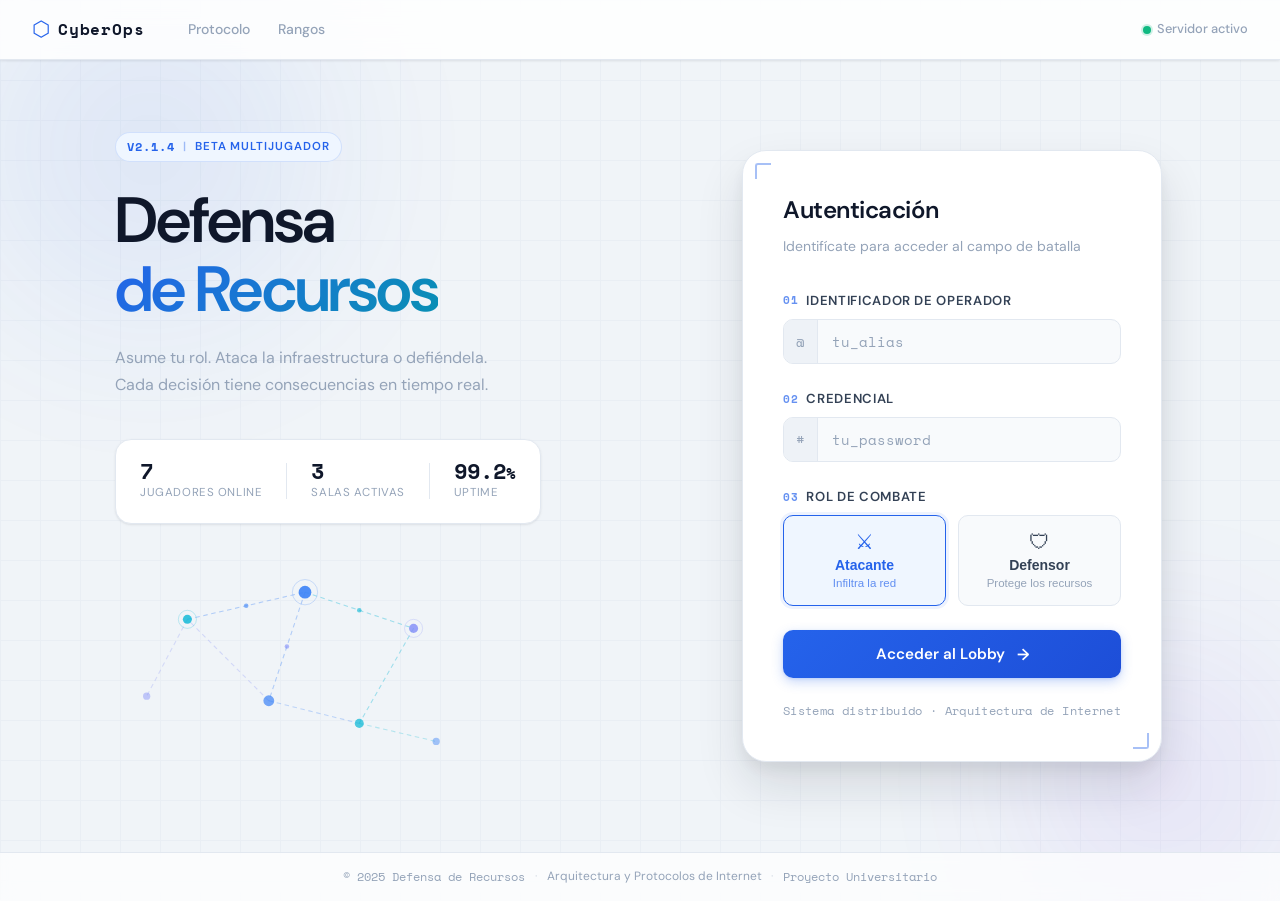
==== commit ef5e7e76: "feat: Integracion entre servidor backend, servidor http y clientes" ====
--- a/cliente_web_y_juego/servidor_http/static/lobby.html
+++ b/cliente_web_y_juego/servidor_http/static/lobby.html
@@ -102,94 +102,14 @@
                 </div>
 
                 <div class="rooms-list" id="roomsList">
-                    <!-- Room 001 -->
-                    <div class="room-card">
-                        <div class="room-card__left">
-                            <div class="room-id mono">#001</div>
-                            <div class="room-details">
-                                <span class="room-name">Bosque Oscuro</span>
-                                <div class="room-meta">
-                                    <span class="room-status room-status--waiting">● Esperando</span>
-                                    <span class="room-players">
-                                        <span class="room-players__filled">1</span>
-                                        <span class="room-players__sep">/</span>
-                                        <span class="room-players__total">2</span>
-                                        jugadores
-                                    </span>
-                                </div>
-                            </div>
-                        </div>
-                        <div class="room-card__right">
-                            <div class="room-roles">
-                                <span class="role-slot role-slot--taken" title="Atacante ocupado">⚔</span>
-                                <span class="role-slot role-slot--open" title="Defensor libre">🛡</span>
-                            </div>
-                            <button class="btn-join" onclick="joinRoom('001')">
-                                Unirse →
-                            </button>
-                        </div>
-                    </div>
-
-                    <!-- Room 002 -->
-                    <div class="room-card room-card--full">
-                        <div class="room-card__left">
-                            <div class="room-id mono">#002</div>
-                            <div class="room-details">
-                                <span class="room-name">Base Alpha</span>
-                                <div class="room-meta">
-                                    <span class="room-status room-status--active">● En progreso</span>
-                                    <span class="room-players">
-                                        <span class="room-players__filled">2</span>
-                                        <span class="room-players__sep">/</span>
-                                        <span class="room-players__total">2</span>
-                                        jugadores
-                                    </span>
-                                </div>
-                            </div>
-                        </div>
-                        <div class="room-card__right">
-                            <div class="room-roles">
-                                <span class="role-slot role-slot--taken" title="Atacante ocupado">⚔</span>
-                                <span class="role-slot role-slot--taken" title="Defensor ocupado">🛡</span>
-                            </div>
-                            <button class="btn-join btn-join--disabled" disabled>
-                                Llena
-                            </button>
-                        </div>
-                    </div>
-
-                    <!-- Room 003 -->
-                    <div class="room-card">
-                        <div class="room-card__left">
-                            <div class="room-id mono">#003</div>
-                            <div class="room-details">
-                                <span class="room-name">Nodo Central</span>
-                                <div class="room-meta">
-                                    <span class="room-status room-status--waiting">● Esperando</span>
-                                    <span class="room-players">
-                                        <span class="room-players__filled">0</span>
-                                        <span class="room-players__sep">/</span>
-                                        <span class="room-players__total">2</span>
-                                        jugadores
-                                    </span>
-                                </div>
-                            </div>
-                        </div>
-                        <div class="room-card__right">
-                            <div class="room-roles">
-                                <span class="role-slot role-slot--open" title="Atacante libre">⚔</span>
-                                <span class="role-slot role-slot--open" title="Defensor libre">🛡</span>
-                            </div>
-                            <button class="btn-join" onclick="joinRoom('003')">
-                                Unirse →
-                            </button>
-                        </div>
-                    </div>
-
+                    <!-- Las salas se cargan dinámicamente desde el servidor CGSP -->
                     <div class="rooms-empty" id="roomsEmpty" style="display:none">
                         <span class="mono" style="color:var(--text-muted); font-size:0.85rem">
                             — No hay partidas activas. Crea una nueva. —
                         </span>
+                    </div>
+                    <div id="roomsLoading" style="text-align:center; padding:2rem 0; color:var(--text-muted)">
+                        <span class="mono" style="font-size:0.85rem">Cargando salas...</span>
                     </div>
                 </div>
 
@@ -309,6 +229,11 @@
     <script>
         const storedUser = sessionStorage.getItem('co_username') || 'operador_01';
         const storedRole = sessionStorage.getItem('co_role') || 'atacante';
+        const sessionToken = sessionStorage.getItem('co_session_token') || '';
+
+        if (!sessionToken) {
+            window.location.href = 'index.html';
+        }
 
         const roleLabel = storedRole === 'defensor' ? 'Defensor' : 'Atacante';
         const roleIcon = storedRole === 'defensor' ? '🛡' : '⚔';
@@ -340,6 +265,10 @@
         function renderRooms(rooms) {
             const container = document.getElementById('roomsList');
             const empty = document.getElementById('roomsEmpty');
+            const loading = document.getElementById('roomsLoading');
+
+            // Ocultar spinner de carga
+            if (loading) loading.style.display = 'none';
 
             if (!rooms.length) {
                 container.innerHTML = '';
@@ -359,7 +288,7 @@
                 return `
                     <div class="${statusClass}">
                         <div class="room-card__left">
-                            <div class="room-id mono">#${room.id}</div>
+                            <div class="room-id mono">#${String(room.id).padStart(3,'0')}</div>
                             <div class="room-details">
                                 <span class="room-name">${roomName}</span>
                                 <div class="room-meta">
@@ -395,16 +324,30 @@
             const icon = document.getElementById('refresh-icon');
             icon.style.animation = 'spin 0.6s linear';
 
+            const loading = document.getElementById('roomsLoading');
+            if (loading) loading.style.display = 'block';
+
             try {
-                const response = await fetch('/api/rooms');
+                const response = await fetch('/api/rooms', {
+                    headers: { 'X-Session-Token': sessionToken }
+                });
                 const payload = await response.json();
                 if (!response.ok || !Array.isArray(payload.rooms)) {
-                    throw new Error('Respuesta invalida de /api/rooms');
+                    throw new Error(payload.error || 'Respuesta invalida de /api/rooms');
                 }
                 renderRooms(payload.rooms);
             } catch (error) {
-                console.error(error);
-                alert('No se pudieron cargar las salas. Verifica que el servidor HTTP esté activo.');
+                console.warn('refreshRooms error:', error);
+                if (loading) loading.style.display = 'none';
+                const container = document.getElementById('roomsList');
+                container.innerHTML = `
+                    <div style="text-align:center; padding:1.5rem 0; color:#ef4444">
+                        <span class="mono" style="font-size:0.82rem">
+                            ⚠ No se pudieron cargar las salas<br>
+                            <span style="color:var(--text-muted)">Verifica que el servidor CGSP esté activo en el puerto 8081</span>
+                        </span>
+                    </div>
+                `;
             } finally {
                 setTimeout(() => { icon.style.animation = ''; }, 600);
             }
@@ -420,7 +363,10 @@
                 const body = new URLSearchParams({ name: `Sala de ${storedUser}` });
                 const response = await fetch('/api/create-room', {
                     method: 'POST',
-                    headers: { 'Content-Type': 'application/x-www-form-urlencoded' },
+                    headers: {
+                        'Content-Type': 'application/x-www-form-urlencoded',
+                        'X-Session-Token': sessionToken
+                    },
                     body: body.toString()
                 });
                 const payload = await response.json();
@@ -454,6 +400,10 @@
                 return;
             }
 
+            const confirmBtn = document.querySelector('.modal-confirm');
+            confirmBtn.textContent = 'Uniéndose...';
+            confirmBtn.disabled = true;
+
             try {
                 const body = new URLSearchParams({
                     room_id: pendingRoom,
@@ -463,7 +413,10 @@
 
                 const response = await fetch('/api/join-room', {
                     method: 'POST',
-                    headers: { 'Content-Type': 'application/x-www-form-urlencoded' },
+                    headers: {
+                        'Content-Type': 'application/x-www-form-urlencoded',
+                        'X-Session-Token': sessionToken
+                    },
                     body: body.toString()
                 });
 
@@ -474,9 +427,56 @@
 
                 closeModal();
                 await refreshRooms();
-                alert(`Te uniste a la sala #${payload.room.id}. Ahora puedes abrir tu cliente desktop.`);
+
+                // Mostrar panel de éxito con config desktop
+                if (payload.desktop_config) {
+                    const c = payload.desktop_config;
+                    const isPython = storedRole !== 'defensor';
+                    const clientFile = isPython
+                        ? 'cliente_web_y_juego\\cliente_atacante\\cliente_atacante.py'
+                        : 'cd cliente_web_y_juego\\cliente_defensor && javac ClienteDefensor.java && java ClienteDefensor';
+
+                    const envVars = [
+                        `$env:CGSP_HOST="${c.host}"`,
+                        `$env:CGSP_PORT="${c.port}"`,
+                        `$env:CGSP_USER="${c.username}"`,
+                        `$env:CGSP_PASS="${c.password}"`,
+                        `$env:CGSP_ROOM="${c.room_id}"`
+                    ].join('\n');
+
+                    const launchCmd = isPython
+                        ? `${envVars}\npython ${clientFile}`
+                        : `${envVars}\n${clientFile}`;
+
+                    // Mostrar config en el panel de servidor del lobby
+                    const serverPanel = document.querySelector('.server-panel');
+                    if (serverPanel) {
+                        serverPanel.innerHTML = `
+                            <div class="server-panel__header">
+                                <span class="server-panel__title mono" style="color:#22c55e">✓ En Sala #${c.room_id}</span>
+                            </div>
+                            <p style="font-size:0.78rem; color:var(--text-muted); margin:0.5rem 0">
+                                ${payload.started ? '🟢 Partida iniciada' : '🟡 ' + (payload.start_message || 'Esperando más jugadores')}
+                            </p>
+                            <p style="font-size:0.78rem; color:var(--text-muted); margin:0.5rem 0">Lanza tu cliente desktop (PowerShell):</p>
+                            <pre id="desktop-config-pre" style="background:#0f172a; color:#67e8f9; font-size:0.72rem; padding:0.75rem; border-radius:8px; overflow:auto; margin:0.5rem 0; white-space:pre-wrap; border:1px solid #1e3a5f; cursor:pointer" title="Clic para copiar">${launchCmd}</pre>
+                            <p style="font-size:0.72rem; color:var(--text-muted); margin:0">Clic en el bloque para copiar</p>
+                        `;
+                        document.getElementById('desktop-config-pre').addEventListener('click', () => {
+                            navigator.clipboard.writeText(launchCmd).then(() => {
+                                document.getElementById('desktop-config-pre').style.borderColor = '#22c55e';
+                                setTimeout(() => {
+                                    document.getElementById('desktop-config-pre').style.borderColor = '#1e3a5f';
+                                }, 1500);
+                            });
+                        });
+                    }
+                }
             } catch (error) {
                 alert(error.message || 'No fue posible unirse a la sala.');
+            } finally {
+                confirmBtn.textContent = 'Confirmar →';
+                confirmBtn.disabled = false;
             }
         }
 
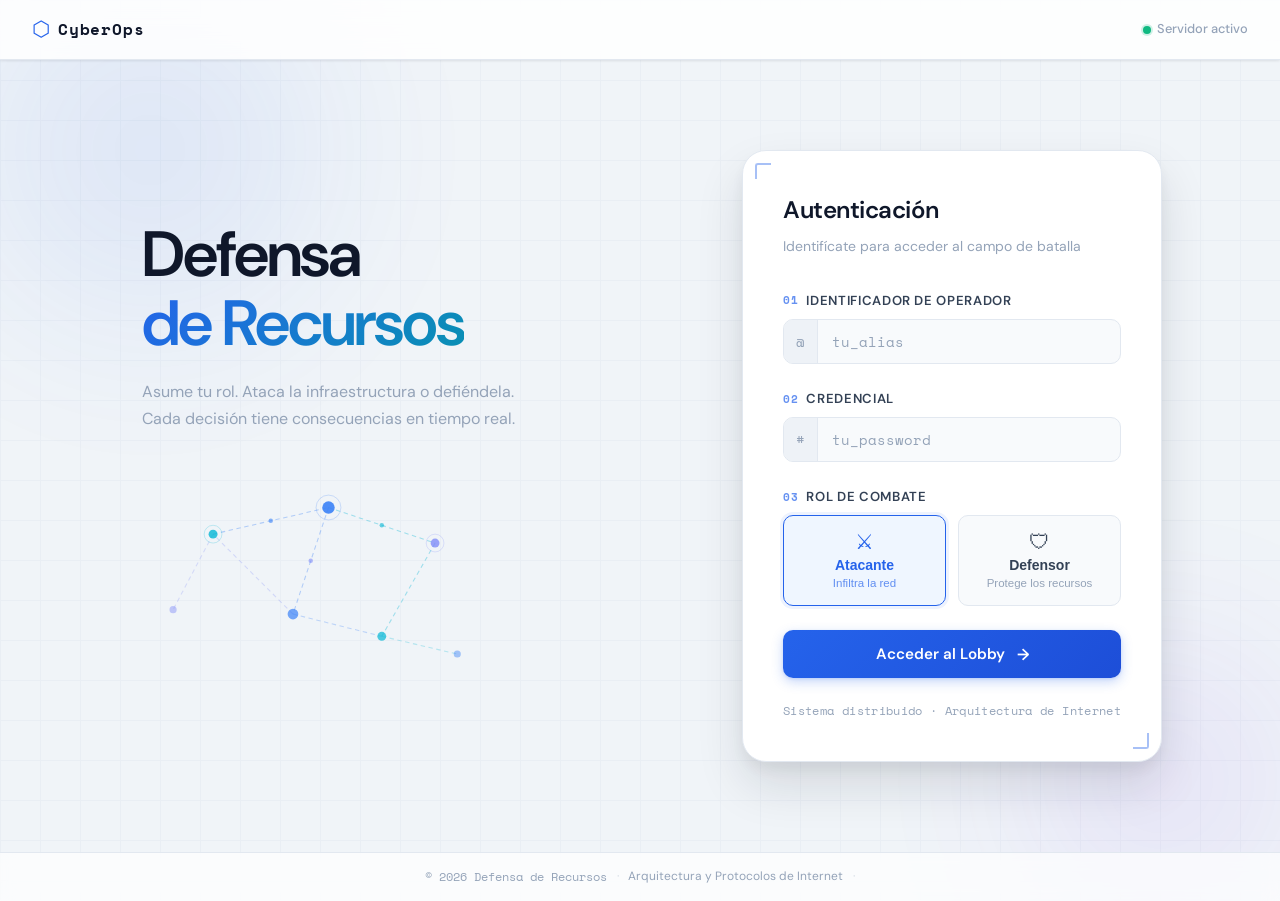
==== commit 2b865737: "Se eliminaron archivos innecesarios y se añadieron comentarios a algunos archivos" ====
--- a/cliente_web_y_juego/servidor_http/static/lobby.html
+++ b/cliente_web_y_juego/servidor_http/static/lobby.html
@@ -3,7 +3,7 @@
 <head>
     <meta charset="UTF-8">
     <meta name="viewport" content="width=device-width, initial-scale=1.0">
-    <title>Lobby — CyberOps</title>
+    <title>CyberOps</title>
     <link rel="preconnect" href="https://fonts.googleapis.com">
     <link rel="preconnect" href="https://fonts.gstatic.com" crossorigin>
     <link href="https://fonts.googleapis.com/css2?family=Space+Mono:wght@400;700&family=DM+Sans:opsz,wght@9..40,300;9..40,400;9..40,500;9..40,600&display=swap" rel="stylesheet">
@@ -23,8 +23,6 @@
         </div>
         <div class="navbar__links">
             <a href="#" class="nav-link nav-link--active">Lobby</a>
-            <a href="#" class="nav-link">Protocolo</a>
-            <a href="#" class="nav-link">Rangos</a>
         </div>
         <div class="navbar__user">
             <div class="user-pill">
@@ -53,34 +51,20 @@
             </div>
         </div>
 
-        <!-- Dashboard cards -->
-        <div class="dashboard-grid">
+        <!-- Dashboard cards — solo jugadores y salas (datos reales) -->
+        <div class="dashboard-grid" style="grid-template-columns: repeat(2, 1fr)">
             <div class="dash-card dash-card--blue">
                 <div class="dash-card__icon">⚡</div>
                 <div class="dash-card__info">
-                    <span class="dash-card__value mono" id="dc-players">7</span>
+                    <span class="dash-card__value mono" id="dc-players">—</span>
                     <span class="dash-card__label">Jugadores online</span>
                 </div>
             </div>
             <div class="dash-card dash-card--cyan">
                 <div class="dash-card__icon">◈</div>
                 <div class="dash-card__info">
-                    <span class="dash-card__value mono" id="dc-rooms">3</span>
+                    <span class="dash-card__value mono" id="dc-rooms">—</span>
                     <span class="dash-card__label">Salas activas</span>
-                </div>
-            </div>
-            <div class="dash-card dash-card--purple">
-                <div class="dash-card__icon">◉</div>
-                <div class="dash-card__info">
-                    <span class="dash-card__value mono">99.2%</span>
-                    <span class="dash-card__label">Uptime servidor</span>
-                </div>
-            </div>
-            <div class="dash-card dash-card--green">
-                <div class="dash-card__icon">▣</div>
-                <div class="dash-card__info">
-                    <span class="dash-card__value mono">14ms</span>
-                    <span class="dash-card__label">Latencia promedio</span>
                 </div>
             </div>
         </div>
@@ -95,23 +79,23 @@
                         <span class="section-title__indicator"></span>
                         Partidas Activas
                     </h2>
-                    <button class="btn-icon" onclick="refreshRooms()" title="Actualizar">
+                    <button class="btn-icon" id="refreshBtn" onclick="refreshRooms()" title="Actualizar">
                         <span id="refresh-icon">↻</span>
                         <span>Actualizar</span>
                     </button>
                 </div>
 
-                <div class="rooms-list" id="roomsList">
-                    <!-- Las salas se cargan dinámicamente desde el servidor CGSP -->
-                    <div class="rooms-empty" id="roomsEmpty" style="display:none">
-                        <span class="mono" style="color:var(--text-muted); font-size:0.85rem">
-                            — No hay partidas activas. Crea una nueva. —
-                        </span>
-                    </div>
-                    <div id="roomsLoading" style="text-align:center; padding:2rem 0; color:var(--text-muted)">
-                        <span class="mono" style="font-size:0.85rem">Cargando salas...</span>
-                    </div>
-                </div>
+                <!-- IMPORTANTE: roomsEmpty y roomsLoading son HERMANOS de roomsList,
+                     NO hijos, para que innerHTML de roomsList no los destruya -->
+                <div id="roomsLoading" style="text-align:center; padding:2rem 0; color:var(--text-muted)">
+                    <span class="mono" style="font-size:0.85rem">Cargando salas...</span>
+                </div>
+                <div class="rooms-empty" id="roomsEmpty" style="display:none">
+                    <span class="mono" style="color:var(--text-muted); font-size:0.85rem">
+                        — No hay partidas activas. Crea una nueva. —
+                    </span>
+                </div>
+                <div class="rooms-list" id="roomsList"></div>
 
                 <button class="btn-create" onclick="createRoom()">
                     <span>+ Crear Nueva Partida</span>
@@ -141,27 +125,8 @@
                     </div>
                 </div>
 
-                <div class="stats-grid">
-                    <div class="stat-block">
-                        <span class="stat-block__value mono">0</span>
-                        <span class="stat-block__label">Partidas jugadas</span>
-                    </div>
-                    <div class="stat-block">
-                        <span class="stat-block__value mono">0</span>
-                        <span class="stat-block__label">Victorias</span>
-                    </div>
-                    <div class="stat-block">
-                        <span class="stat-block__value mono">—</span>
-                        <span class="stat-block__label">K/D Ratio</span>
-                    </div>
-                    <div class="stat-block">
-                        <span class="stat-block__value mono">0</span>
-                        <span class="stat-block__label">Nivel</span>
-                    </div>
-                </div>
-
                 <!-- Server info -->
-                <div class="server-panel">
+                <div class="server-panel" id="serverPanel">
                     <div class="server-panel__header">
                         <span class="server-panel__title mono">Estado del Sistema</span>
                     </div>
@@ -201,11 +166,10 @@
 
     <!-- FOOTER -->
     <footer class="footer">
-        <span class="mono footer-copy">© 2025 Defensa de Recursos</span>
+        <span class="mono footer-copy">© 2026 Defensa de Recursos</span>
         <span class="footer-sep">·</span>
         <span>Arquitectura y Protocolos de Internet</span>
         <span class="footer-sep">·</span>
-        <span class="mono">Proyecto Universitario</span>
     </footer>
 
     <!-- Join modal -->
@@ -240,14 +204,19 @@
         const initials = storedUser.substring(0, 2).toUpperCase();
 
         let pendingRoom = null;
-
+        let pollInterval = null;
+        let lastRoomsSignature = '';
+
+        // ─── Inicializar UI de perfil ───────────────────────────────────────
         document.getElementById('nav-username').textContent = storedUser;
         document.getElementById('nav-role').textContent = roleLabel;
         document.getElementById('profile-username').textContent = storedUser;
         document.getElementById('profile-initials').textContent = initials;
-        document.getElementById('profile-role-badge').innerHTML = `<span class="role-icon-sm">${roleIcon}</span><span>${roleLabel}</span>`;
+        document.getElementById('profile-role-badge').innerHTML =
+            `<span class="role-icon-sm">${roleIcon}</span><span>${roleLabel}</span>`;
         if (storedRole === 'defensor') document.getElementById('nav-role').classList.add('user-role-tag--def');
 
+        // ─── Helpers de render ──────────────────────────────────────────────
         function roomStatusLabel(status) {
             if (status === 'in_progress') {
                 return '<span class="room-status room-status--active">● En progreso</span>';
@@ -270,20 +239,24 @@
             // Ocultar spinner de carga
             if (loading) loading.style.display = 'none';
 
-            if (!rooms.length) {
+            if (!rooms || !rooms.length) {
                 container.innerHTML = '';
-                empty.style.display = 'block';
+                if (empty) empty.style.display = 'block';
                 return;
             }
 
-            empty.style.display = 'none';
+            if (empty) empty.style.display = 'none';
             container.innerHTML = rooms.map(room => {
                 const full = room.players_connected >= room.max_players;
                 const statusClass = full ? 'room-card room-card--full' : 'room-card';
                 const disabled = full || room.status === 'in_progress';
                 const btnClass = disabled ? 'btn-join btn-join--disabled' : 'btn-join';
-                const btnLabel = disabled ? (room.status === 'in_progress' ? 'En juego' : 'Llena') : 'Unirse →';
+                const btnLabel = disabled
+                    ? (room.status === 'in_progress' ? 'En juego' : 'Llena')
+                    : 'Unirse →';
                 const roomName = room.name || `Sala #${room.id}`;
+                const att = room.attacker_count || 0;
+                const def = room.defender_count || 0;
 
                 return `
                     <div class="${statusClass}">
@@ -299,6 +272,9 @@
                                         <span class="room-players__total">${room.max_players}</span>
                                         jugadores
                                     </span>
+                                    <span class="room-players" style="font-size:0.75rem; color:var(--text-muted)">
+                                        ⚔ ${att} · 🛡 ${def}
+                                    </span>
                                 </div>
                             </div>
                         </div>
@@ -315,17 +291,40 @@
                 `;
             }).join('');
 
-            document.getElementById('dc-rooms').textContent = String(rooms.length);
-            const totalPlayers = rooms.reduce((sum, room) => sum + room.players_connected, 0);
+            // Actualizar contadores del dashboard con datos reales
+            const totalRooms = rooms.filter(r => r.status === 'waiting' || r.status === 'in_progress').length;
+            const totalPlayers = rooms.reduce((sum, room) => sum + (room.players_connected || 0), 0);
+            document.getElementById('dc-rooms').textContent = String(totalRooms);
             document.getElementById('dc-players').textContent = String(totalPlayers);
         }
 
-        async function refreshRooms() {
+        function showRoomsError(message) {
+            const container = document.getElementById('roomsList');
+            const loading = document.getElementById('roomsLoading');
+            const empty = document.getElementById('roomsEmpty');
+            if (loading) loading.style.display = 'none';
+            if (empty) empty.style.display = 'none';
+            container.innerHTML = `
+                <div style="text-align:center; padding:1.5rem 0; color:#ef4444">
+                    <span class="mono" style="font-size:0.82rem">
+                        ⚠ ${message}<br>
+                        <span style="color:var(--text-muted)">Verifica que el servidor CGSP esté activo en el puerto 8081</span>
+                    </span>
+                </div>
+            `;
+        }
+
+        // ─── refreshRooms: llama /api/rooms y renderiza ─────────────────────
+        async function refreshRooms(silent = false) {
             const icon = document.getElementById('refresh-icon');
-            icon.style.animation = 'spin 0.6s linear';
-
+            const btn = document.getElementById('refreshBtn');
             const loading = document.getElementById('roomsLoading');
-            if (loading) loading.style.display = 'block';
+
+            if (!silent) {
+                if (btn) btn.disabled = true;
+                if (icon) icon.style.animation = 'spin 0.6s linear';
+                if (loading) loading.style.display = 'block';
+            }
 
             try {
                 const response = await fetch('/api/rooms', {
@@ -333,30 +332,43 @@
                 });
                 const payload = await response.json();
                 if (!response.ok || !Array.isArray(payload.rooms)) {
-                    throw new Error(payload.error || 'Respuesta invalida de /api/rooms');
-                }
+                    throw new Error(payload.error || 'Respuesta inválida de /api/rooms');
+                }
+
+                const signature = payload.signature || '';
+                if (signature && signature === lastRoomsSignature) {
+                    return;
+                }
+
+                if (signature) {
+                    lastRoomsSignature = signature;
+                }
+
                 renderRooms(payload.rooms);
             } catch (error) {
                 console.warn('refreshRooms error:', error);
-                if (loading) loading.style.display = 'none';
-                const container = document.getElementById('roomsList');
-                container.innerHTML = `
-                    <div style="text-align:center; padding:1.5rem 0; color:#ef4444">
-                        <span class="mono" style="font-size:0.82rem">
-                            ⚠ No se pudieron cargar las salas<br>
-                            <span style="color:var(--text-muted)">Verifica que el servidor CGSP esté activo en el puerto 8081</span>
-                        </span>
-                    </div>
-                `;
+                showRoomsError('No se pudieron cargar las salas');
             } finally {
-                setTimeout(() => { icon.style.animation = ''; }, 600);
+                if (!silent) {
+                    if (icon) setTimeout(() => { icon.style.animation = ''; }, 600);
+                    if (btn) btn.disabled = false;
+                }
             }
         }
 
+        // ─── Polling simple: consulta periodica y render solo si hubo cambios ─
+        function startPolling() {
+            if (pollInterval) clearInterval(pollInterval);
+            pollInterval = setInterval(() => {
+                refreshRooms(true);
+            }, 10000);
+        }
+
+        // ─── createRoom ─────────────────────────────────────────────────────
         async function createRoom() {
             const btn = document.querySelector('.btn-create');
-            const original = btn.textContent;
-            btn.textContent = 'Creando sala...';
+            const original = btn.innerHTML;
+            btn.innerHTML = '<span>Creando sala...</span>';
             btn.disabled = true;
 
             try {
@@ -373,15 +385,17 @@
                 if (!response.ok || !payload.ok) {
                     throw new Error(payload.error || `Error HTTP ${response.status}`);
                 }
+                // Refrescar inmediatamente tras crear
                 await refreshRooms();
             } catch (error) {
                 alert(error.message || 'No se pudo crear la sala.');
             } finally {
-                btn.textContent = original;
+                btn.innerHTML = original;
                 btn.disabled = false;
             }
         }
 
+        // ─── joinRoom / modal ────────────────────────────────────────────────
         function joinRoom(id) {
             pendingRoom = id;
             document.getElementById('modal-room-name').textContent = 'Sala #' + id;
@@ -395,10 +409,7 @@
         }
 
         async function confirmJoin() {
-            if (!pendingRoom) {
-                closeModal();
-                return;
-            }
+            if (!pendingRoom) { closeModal(); return; }
 
             const confirmBtn = document.querySelector('.modal-confirm');
             confirmBtn.textContent = 'Uniéndose...';
@@ -448,15 +459,14 @@
                         ? `${envVars}\npython ${clientFile}`
                         : `${envVars}\n${clientFile}`;
 
-                    // Mostrar config en el panel de servidor del lobby
-                    const serverPanel = document.querySelector('.server-panel');
+                    const serverPanel = document.getElementById('serverPanel');
                     if (serverPanel) {
                         serverPanel.innerHTML = `
                             <div class="server-panel__header">
                                 <span class="server-panel__title mono" style="color:#22c55e">✓ En Sala #${c.room_id}</span>
                             </div>
                             <p style="font-size:0.78rem; color:var(--text-muted); margin:0.5rem 0">
-                                ${payload.started ? '🟢 Partida iniciada' : '🟡 ' + (payload.start_message || 'Esperando más jugadores')}
+                                ${payload.started ? '🟢 Partida iniciada' : '🟡 ' + (payload.start_message || 'Inicio manual desde cliente desktop')}
                             </p>
                             <p style="font-size:0.78rem; color:var(--text-muted); margin:0.5rem 0">Lanza tu cliente desktop (PowerShell):</p>
                             <pre id="desktop-config-pre" style="background:#0f172a; color:#67e8f9; font-size:0.72rem; padding:0.75rem; border-radius:8px; overflow:auto; margin:0.5rem 0; white-space:pre-wrap; border:1px solid #1e3a5f; cursor:pointer" title="Clic para copiar">${launchCmd}</pre>
@@ -466,7 +476,8 @@
                             navigator.clipboard.writeText(launchCmd).then(() => {
                                 document.getElementById('desktop-config-pre').style.borderColor = '#22c55e';
                                 setTimeout(() => {
-                                    document.getElementById('desktop-config-pre').style.borderColor = '#1e3a5f';
+                                    const pre = document.getElementById('desktop-config-pre');
+                                    if (pre) pre.style.borderColor = '#1e3a5f';
                                 }, 1500);
                             });
                         });
@@ -484,7 +495,12 @@
             if (e.key === 'Escape') closeModal();
         });
 
-        refreshRooms();
+        window.addEventListener('beforeunload', () => {
+            if (pollInterval) clearInterval(pollInterval);
+        });
+
+        // ─── Inicio: carga inicial + polling simple ──────────────────────────
+        refreshRooms().finally(() => startPolling());
     </script>
 </body>
 </html>
